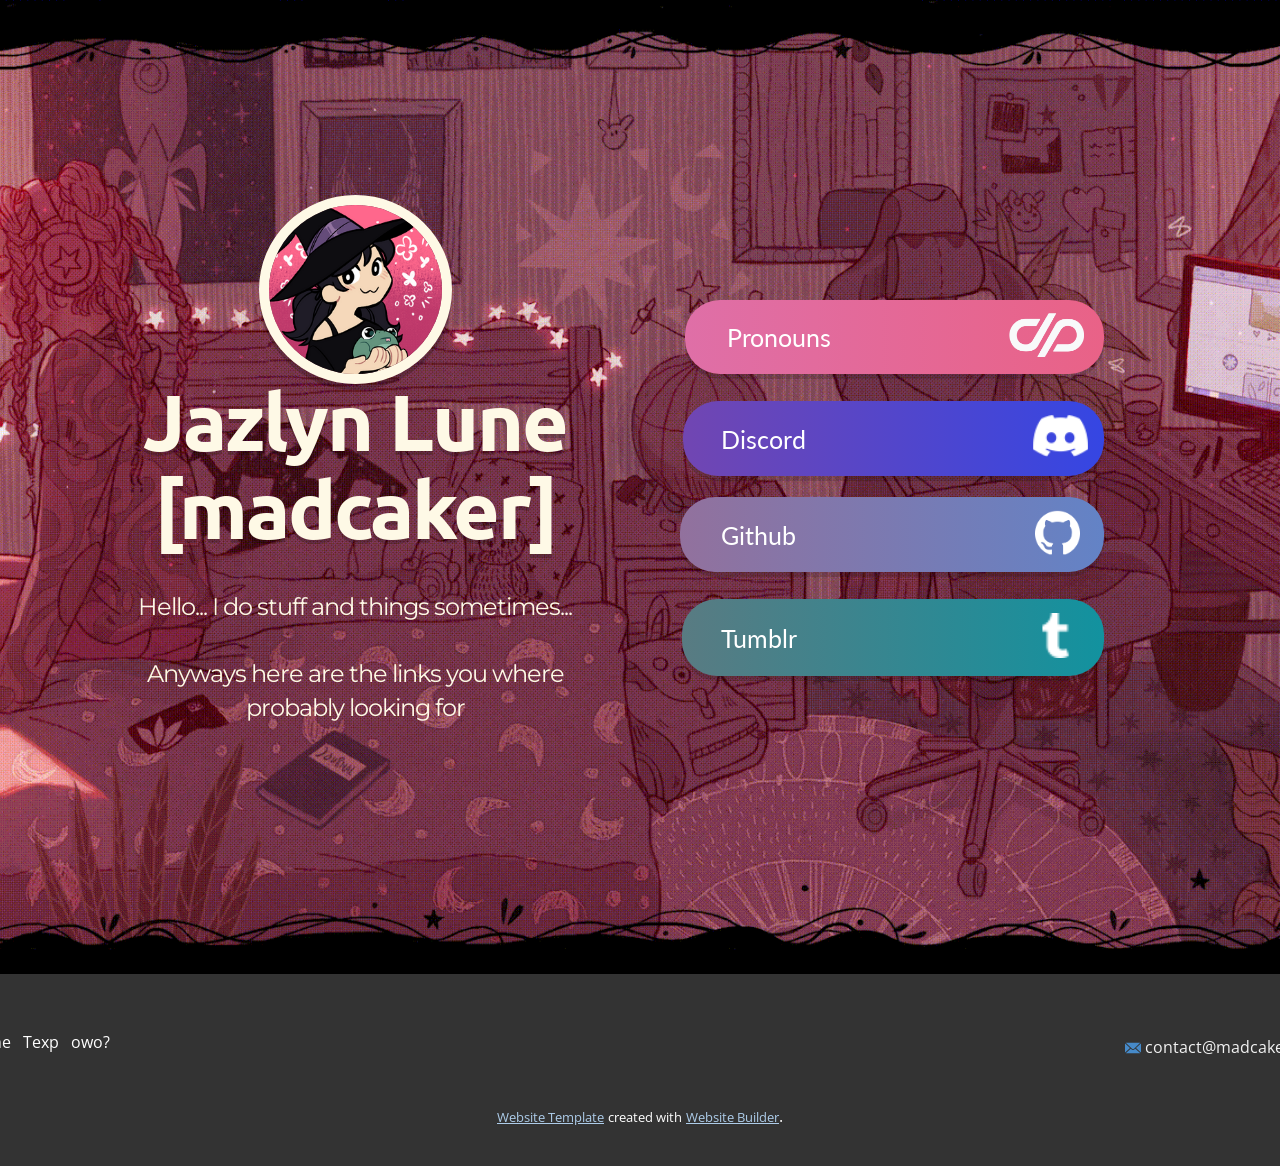
==== Home.html @ 6d1a0678 "Complete Remake" ====
<!DOCTYPE html>
<html style="font-size: 16px;" lang="en"><head>
    <meta name="viewport" content="width=device-width, initial-scale=1.0">
    <meta charset="utf-8">
    <meta name="keywords" content="Jazlyn Lune[madcaker]​, Hello... I do stuff and things sometimes...Anyways here are the links you where probably looking for​​">
    <meta name="description" content="">
    <title>Home</title>
    <link rel="stylesheet" href="nicepage.css" media="screen">
<link rel="stylesheet" href="Home.css" media="screen">
    <script class="u-script" type="text/javascript" src="jquery.js" defer=""></script>
    <script class="u-script" type="text/javascript" src="nicepage.js" defer=""></script>
    <meta name="generator" content="Nicepage 5.6.2, nicepage.com">
    <link id="u-theme-google-font" rel="stylesheet" href="https://fonts.googleapis.com/css?family=Roboto:100,100i,300,300i,400,400i,500,500i,700,700i,900,900i|Open+Sans:300,300i,400,400i,500,500i,600,600i,700,700i,800,800i">
    <link id="u-page-google-font" rel="stylesheet" href="https://fonts.googleapis.com/css?family=Ubuntu:300,300i,400,400i,500,500i,700,700i|Source+Sans+Pro:200,200i,300,300i,400,400i,600,600i,700,700i,900,900i|Lato:100,100i,300,300i,400,400i,700,700i,900,900i|Montserrat:100,100i,200,200i,300,300i,400,400i,500,500i,600,600i,700,700i,800,800i,900,900i">
    
    
    <script type="application/ld+json">{
		"@context": "http://schema.org",
		"@type": "Organization",
		"name": "Site1"
}</script>
    <meta name="theme-color" content="#478ac9">
    <meta property="og:title" content="Home">
    <meta property="og:description" content="">
    <meta property="og:type" content="website">
  <meta data-intl-tel-input-cdn-path="intlTelInput/"></head>
  <body class="u-body u-xl-mode" data-lang="en">
    <section class="u-align-center u-clearfix u-image u-section-1" id="carousel_94f2" data-image-width="1920" data-image-height="1080">
      <div class="u-clearfix u-sheet u-sheet-1">
        <img class="u-border-10 u-border-palette-3-light-3 u-image u-image-circle u-preserve-proportions u-image-1" src="images/image0176d2.png" alt="" data-image-width="251" data-image-height="251" data-animation-name="customAnimationIn" data-animation-duration="2000" data-animation-delay="0" data-animation-direction="">
        <h1 class="u-align-center u-custom-font u-font-ubuntu u-text u-text-1">Jazlyn Lune<br>[madcaker] 
        </h1>
        <a href="https://pronouns.madcaker.dev" class="u-btn u-btn-round u-button-style u-custom-font u-font-source-sans-pro u-gradient u-hover-palette-1-light-2 u-none u-radius-35 u-text-grey-10 u-btn-1" target="_blank" data-animation-name="" data-animation-duration="0" data-animation-direction="">&nbsp; &nbsp; &nbsp; &nbsp; &nbsp; &nbsp; &nbsp; &nbsp; &nbsp; &nbsp; &nbsp; &nbsp; &nbsp; &nbsp; &nbsp; &nbsp; &nbsp; &nbsp; &nbsp; &nbsp; &nbsp; &nbsp; &nbsp; &nbsp; &nbsp; &nbsp; &nbsp; &nbsp; &nbsp; &nbsp; &nbsp; &nbsp; &nbsp; &nbsp; &nbsp; &nbsp; &nbsp; &nbsp; &nbsp; &nbsp; &nbsp; &nbsp; &nbsp;<span class="u-file-icon u-icon u-icon-1"><img src="images/logo-light1.png" alt=""></span>
        </a>
        <p class="u-align-left u-custom-font u-font-lato u-text u-text-custom-color-6 u-text-2">
          <a class="u-active-none u-border-none u-btn u-button-link u-button-style u-hover-none u-none u-text-body-alt-color u-btn-2" href="https://pronouns.madcaker.dev"> &nbsp;Pronouns</a>
        </p>
        <a href="https://discord.com/users/500959414417752090" class="u-border-none u-btn u-btn-round u-button-style u-custom-font u-font-source-sans-pro u-gradient u-hover-palette-1-light-2 u-none u-radius-35 u-text-grey-10 u-btn-3" target="_blank" data-animation-name="" data-animation-duration="0" data-animation-direction="">&nbsp; &nbsp; &nbsp; &nbsp; &nbsp; &nbsp; &nbsp; &nbsp; &nbsp; &nbsp; &nbsp; &nbsp; &nbsp; &nbsp; &nbsp; &nbsp; &nbsp; &nbsp; &nbsp; &nbsp; &nbsp; &nbsp; &nbsp; &nbsp; &nbsp; &nbsp; &nbsp; &nbsp; &nbsp; &nbsp; &nbsp; &nbsp; &nbsp; &nbsp; &nbsp; &nbsp; &nbsp; &nbsp; &nbsp; &nbsp; &nbsp; &nbsp; &nbsp; &nbsp; &nbsp; &nbsp; &nbsp; &nbsp;<span class="u-file-icon u-icon u-icon-2"><img src="images/icons8-discord-new-641.png" alt=""></span>‎
        </a>
        <p class="u-align-left u-custom-font u-font-lato u-text u-text-custom-color-6 u-text-3">
          <a class="u-active-none u-border-none u-btn u-button-link u-button-style u-hover-none u-none u-text-body-alt-color u-btn-4" href="https://discord.com/users/500959414417752090"> Discord</a>
        </p>
        <a href="https://github.com/madcaker" class="u-border-none u-btn u-btn-round u-button-style u-custom-font u-font-source-sans-pro u-gradient u-hover-palette-1-light-2 u-none u-radius-35 u-text-grey-10 u-btn-5" target="_blank" data-animation-name="" data-animation-duration="0" data-animation-direction="">&nbsp; &nbsp; &nbsp; &nbsp; &nbsp; &nbsp; &nbsp; &nbsp; &nbsp; &nbsp; &nbsp; &nbsp; &nbsp; &nbsp; &nbsp; &nbsp; &nbsp; &nbsp; &nbsp; &nbsp; &nbsp; &nbsp; &nbsp; &nbsp; &nbsp; &nbsp; &nbsp; &nbsp; &nbsp; &nbsp; &nbsp; &nbsp; &nbsp; &nbsp; &nbsp; &nbsp; &nbsp; &nbsp; &nbsp; &nbsp; &nbsp; &nbsp; &nbsp; &nbsp; &nbsp; &nbsp; &nbsp; &nbsp;<span class="u-file-icon u-icon u-icon-3"><img src="images/github-mark-white2.png" alt=""></span> ‎
        </a>
        <p class="u-align-left u-custom-font u-font-lato u-text u-text-custom-color-6 u-text-4">
          <a class="u-active-none u-border-none u-btn u-button-link u-button-style u-hover-none u-none u-text-body-alt-color u-btn-6" href="https://github.com/madcaker"> Github</a>
        </p>
        <h2 class="u-align-center u-custom-font u-font-montserrat u-hidden-sm u-subtitle u-text u-text-palette-3-light-3 u-text-5">Hello... I do stuff and things sometimes...<br>
          <br>Anyways here are the links you where probably looking for 
        </h2>
        <a href="https://www.tumblr.com/madcaker" class="u-border-none u-btn u-btn-round u-button-style u-custom-font u-font-source-sans-pro u-gradient u-hover-palette-1-light-2 u-none u-radius-35 u-text-grey-10 u-btn-7" target="_blank" data-animation-name="" data-animation-duration="0" data-animation-direction="">&nbsp; &nbsp; &nbsp; &nbsp; &nbsp; &nbsp; &nbsp; &nbsp; &nbsp; &nbsp; &nbsp; &nbsp; &nbsp; &nbsp; &nbsp; &nbsp; &nbsp; &nbsp; &nbsp; &nbsp; &nbsp; &nbsp; &nbsp; &nbsp; &nbsp; &nbsp; &nbsp; &nbsp; &nbsp; &nbsp; &nbsp; &nbsp; &nbsp; &nbsp; &nbsp; &nbsp; &nbsp; &nbsp; &nbsp; &nbsp; &nbsp; &nbsp; &nbsp; &nbsp; &nbsp; &nbsp; &nbsp;<span class="u-file-icon u-icon u-icon-4"><img src="images/icons8-tumblr-a-microblogging-and-social-networking-website-24.png" alt=""></span> ‎
        </a>
        <p class="u-align-left u-custom-font u-font-lato u-text u-text-custom-color-6 u-text-6">
          <a class="u-active-none u-border-none u-btn u-button-link u-button-style u-hover-none u-none u-text-body-alt-color u-btn-8" href="https://www.tumblr.com/madcaker"> Tumblr</a>
        </p>
      </div>
    </section>
    
    
    <footer class="u-align-center u-clearfix u-footer u-grey-80 u-footer" id="sec-23f0"><div class="u-clearfix u-sheet u-valign-bottom-sm u-sheet-1">
        <a class="u-login u-login-1" href="secretpageomg.html">Login</a>
        <nav class="u-menu u-menu-one-level u-offcanvas u-menu-1" data-responsive-from="XS">
          <div class="menu-collapse">
            <a class="u-button-style u-custom-left-right-menu-spacing u-custom-top-bottom-menu-spacing u-nav-link" href="#">
              <svg class="u-svg-link" viewBox="0 0 24 24"><use xmlns:xlink="http://www.w3.org/1999/xlink" xlink:href="#svg-e741"></use></svg>
              <svg class="u-svg-content" version="1.1" id="svg-e741" viewBox="0 0 16 16" x="0px" y="0px" xmlns:xlink="http://www.w3.org/1999/xlink" xmlns="http://www.w3.org/2000/svg"><g><rect y="1" width="16" height="2"></rect><rect y="7" width="16" height="2"></rect><rect y="13" width="16" height="2"></rect>
</g></svg>
            </a>
          </div>
          <div class="u-custom-menu u-nav-container">
            <ul class="u-nav u-unstyled"><li class="u-nav-item"><a class="u-button-style u-nav-link" href="Home.html" style="padding: 11px 6px;">Home</a>
</li><li class="u-nav-item"><a class="u-button-style u-nav-link" href="https://www.madcaker.dev/texp" style="padding: 11px 6px;">Texp</a>
</li><li class="u-nav-item"><a class="u-button-style u-nav-link" href="https://www.madcaker.com/owo" style="padding: 11px 6px;">owo?</a>
</li></ul>
          </div>
          <div class="u-custom-menu u-nav-container-collapse">
            <div class="u-black u-container-style u-inner-container-layout u-opacity u-opacity-95 u-sidenav">
              <div class="u-inner-container-layout u-sidenav-overflow">
                <div class="u-menu-close"></div>
                <ul class="u-align-center u-nav u-popupmenu-items u-unstyled u-nav-2"><li class="u-nav-item"><a class="u-button-style u-nav-link" href="Home.html">Home</a>
</li><li class="u-nav-item"><a class="u-button-style u-nav-link" href="https://www.madcaker.dev/texp">Texp</a>
</li><li class="u-nav-item"><a class="u-button-style u-nav-link" href="https://www.madcaker.com/owo">owo?</a>
</li></ul>
              </div>
            </div>
            <div class="u-black u-menu-overlay u-opacity u-opacity-70"></div>
          </div>
        </nav>
        <a href="mailto:contact@madcaker.dev?subject=-Sent%20from%20madcaker.dev-" class="u-active-none u-bottom-left-radius-0 u-bottom-right-radius-0 u-btn u-btn-rectangle u-button-style u-hover-none u-none u-radius-0 u-text-grey-5 u-top-left-radius-0 u-top-right-radius-0 u-btn-1"><span class="u-icon u-icon-1"><svg class="u-svg-content" viewBox="0 0 24 16" x="0px" y="0px" style="width: 1em; height: 1em;"><path fill="currentColor" d="M23.8,1.1l-7.3,6.8l7.3,6.8c0.1-0.2,0.2-0.6,0.2-0.9V2C24,1.7,23.9,1.4,23.8,1.1z M21.8,0H2.2
	c-0.4,0-0.7,0.1-1,0.2L10.6,9c0.8,0.8,2.2,0.8,3,0l9.2-8.7C22.6,0.1,22.2,0,21.8,0z M0.2,1.1C0.1,1.4,0,1.7,0,2V14
	c0,0.3,0.1,0.6,0.2,0.9l7.3-6.8L0.2,1.1z M15.5,9l-1.1,1c-1.3,1.2-3.6,1.2-4.9,0l-1-1l-7.3,6.8c0.2,0.1,0.6,0.2,1,0.2H22
	c0.4,0,0.6-0.1,1-0.2L15.5,9z"></path></svg><img></span>&nbsp;contact@madcaker.dev
        </a>
      </div></footer>
    <section class="u-backlink u-clearfix u-grey-80">
      <a class="u-link" href="https://nicepage.com/website-templates" target="_blank">
        <span>Website Template</span>
      </a>
      <p class="u-text">
        <span>created with</span>
      </p>
      <a class="u-link" href="https://nicepage.one" target="_blank">
        <span>Website Builder</span>
      </a>. 
    </section>
  
</body></html>
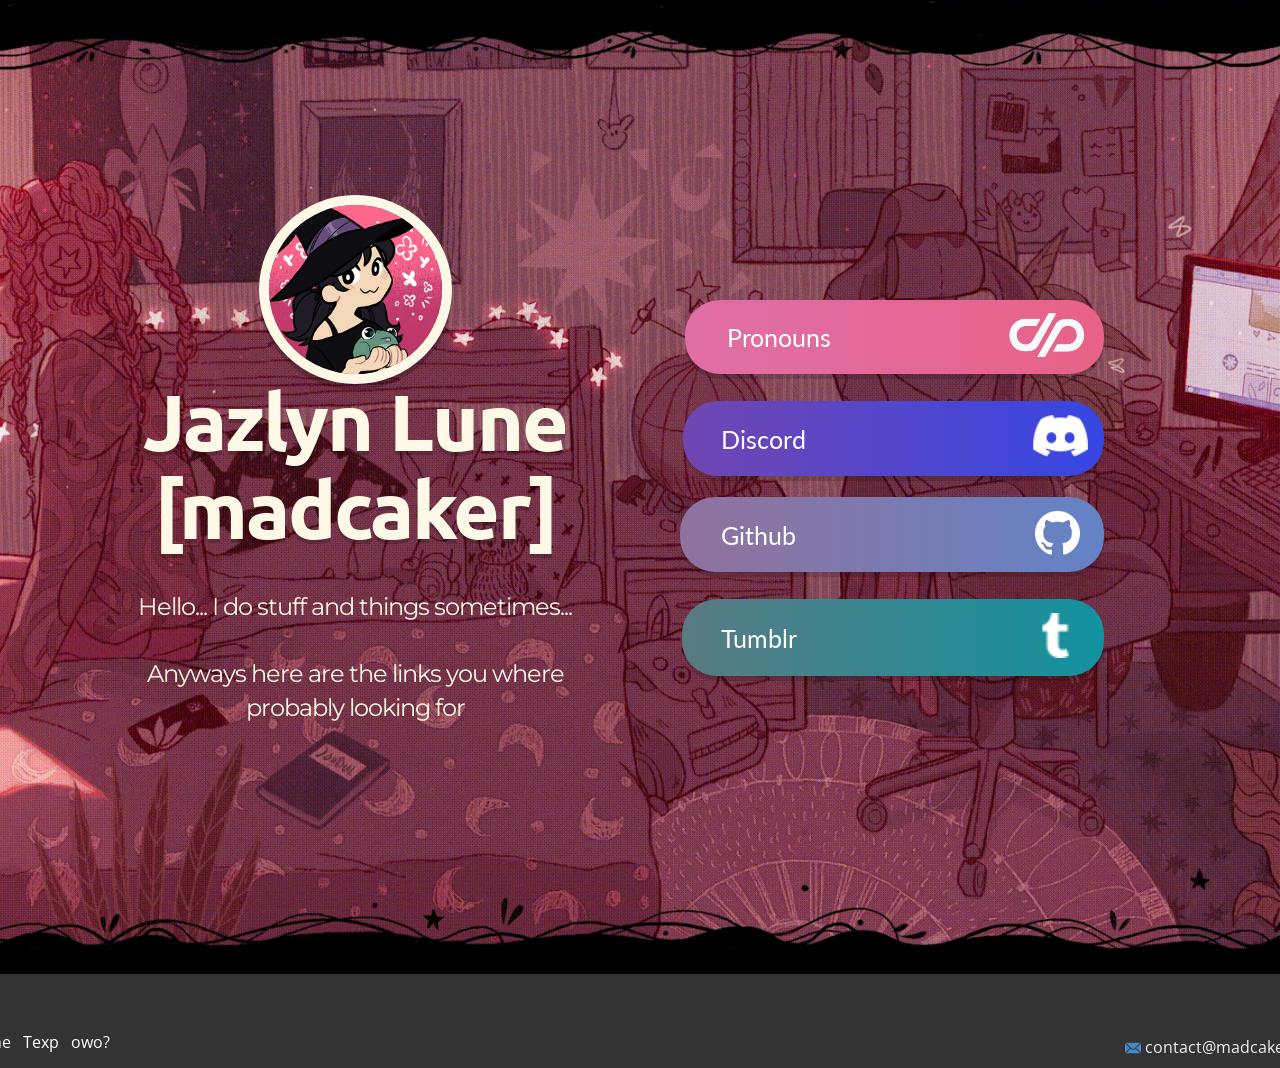
==== commit 1dbd02d2: "Watermark" ====
--- a/Home.html
+++ b/Home.html
@@ -92,16 +92,5 @@
 	c0.4,0,0.6-0.1,1-0.2L15.5,9z"></path></svg><img></span>&nbsp;contact@madcaker.dev
         </a>
       </div></footer>
-    <section class="u-backlink u-clearfix u-grey-80">
-      <a class="u-link" href="https://nicepage.com/website-templates" target="_blank">
-        <span>Website Template</span>
-      </a>
-      <p class="u-text">
-        <span>created with</span>
-      </p>
-      <a class="u-link" href="https://nicepage.one" target="_blank">
-        <span>Website Builder</span>
-      </a>. 
-    </section>
   
 </body></html>
